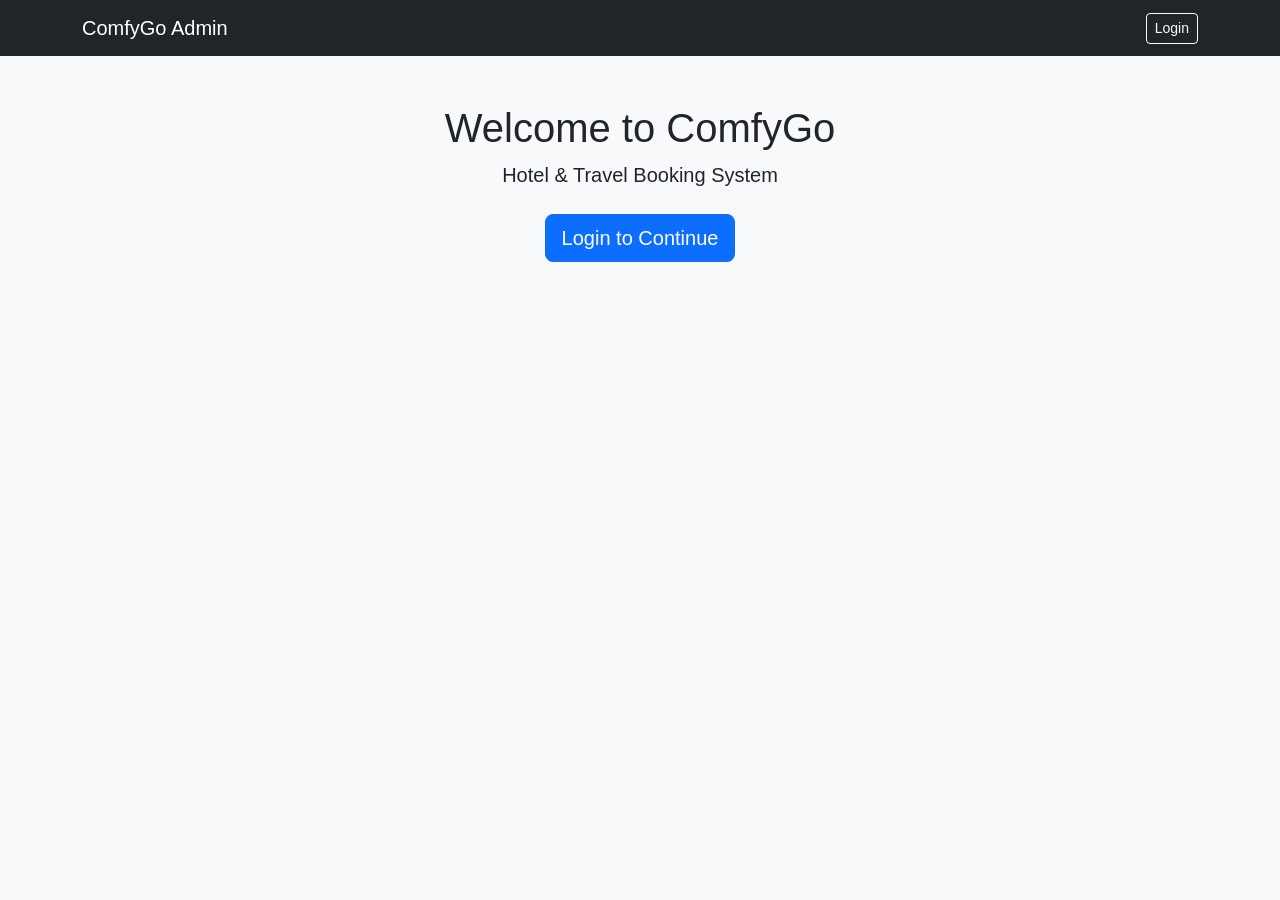
==== frontend/index.html @ 7d5d5bfa "frontend added" ====
<!DOCTYPE html>
<html lang="en">
<head>
    <meta charset="UTF-8">
    <meta name="viewport" content="width=device-width, initial-scale=1.0">
    <title>ComfyGo</title>
    <link href="https://cdn.jsdelivr.net/npm/bootstrap@5.3.3/dist/css/bootstrap.min.css" rel="stylesheet">
    <link rel="stylesheet" href="css/style.css">
</head>
<body class="bg-light">
    <nav class="navbar navbar-expand-lg navbar-dark bg-dark">
        <div class="container">
            <a class="navbar-brand" href="index.html">ComfyGo Admin</a>
            <div class="d-flex" id="nav-auth">
            </div>
        </div>
    </nav>

    <div class="container mt-5 text-center">
        <h1>Welcome to ComfyGo</h1>
        <p class="lead">Hotel & Travel Booking System</p>
        <div id="home-actions" class="mt-4">
        </div>
    </div>

    <script src="js/utils/storage.js"></script>
    <script src="js/api/client.js"></script>
    <script src="js/modules/auth.js"></script>
</body>
</html>
---- frontend/css/style.css ----
body {
    font-family: 'Segoe UI', Tahoma, Geneva, Verdana, sans-serif;
}
.card {
    border: none;
    border-radius: 10px;
}
.activity-item {
    background: white;
    padding: 15px;
    border-radius: 8px;
    margin-bottom: 10px;
    border-left: 4px solid #0d6efd;
    box-shadow: 0 2px 4px rgba(0,0,0,0.05);
}
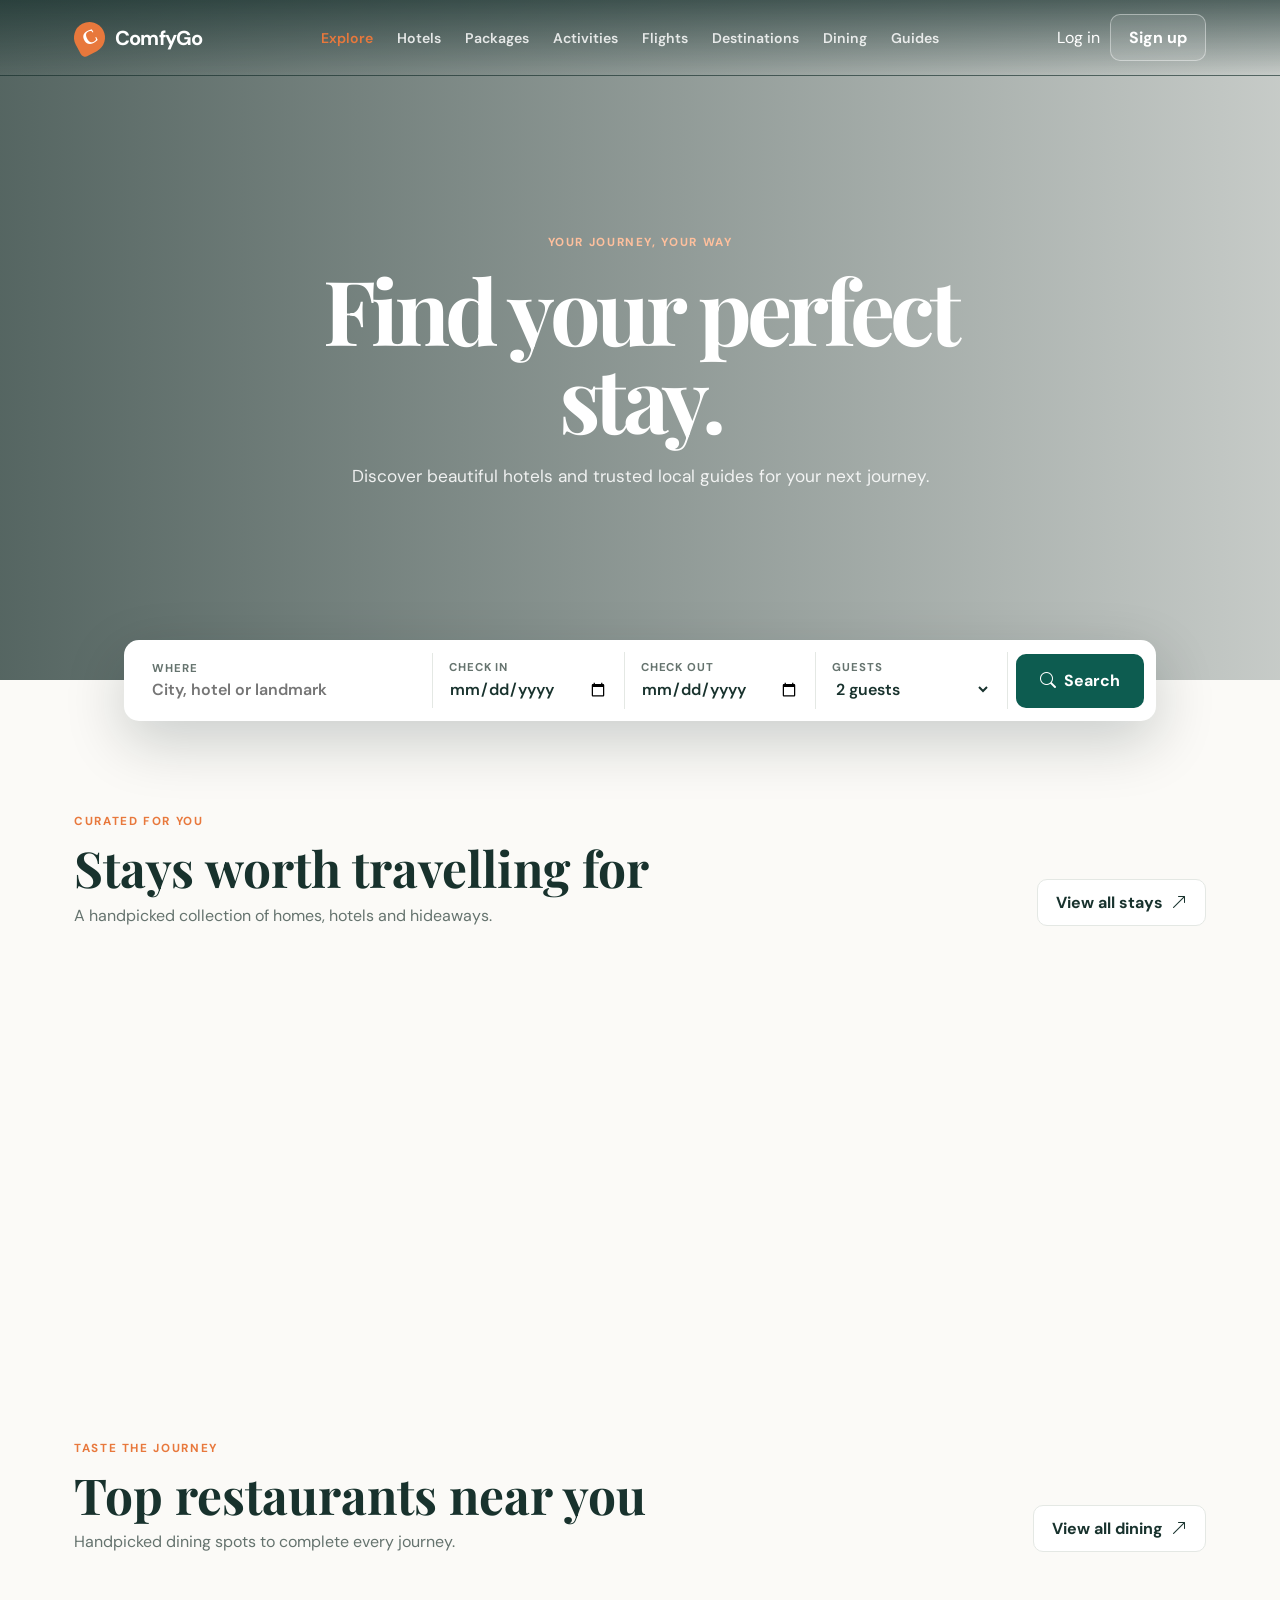
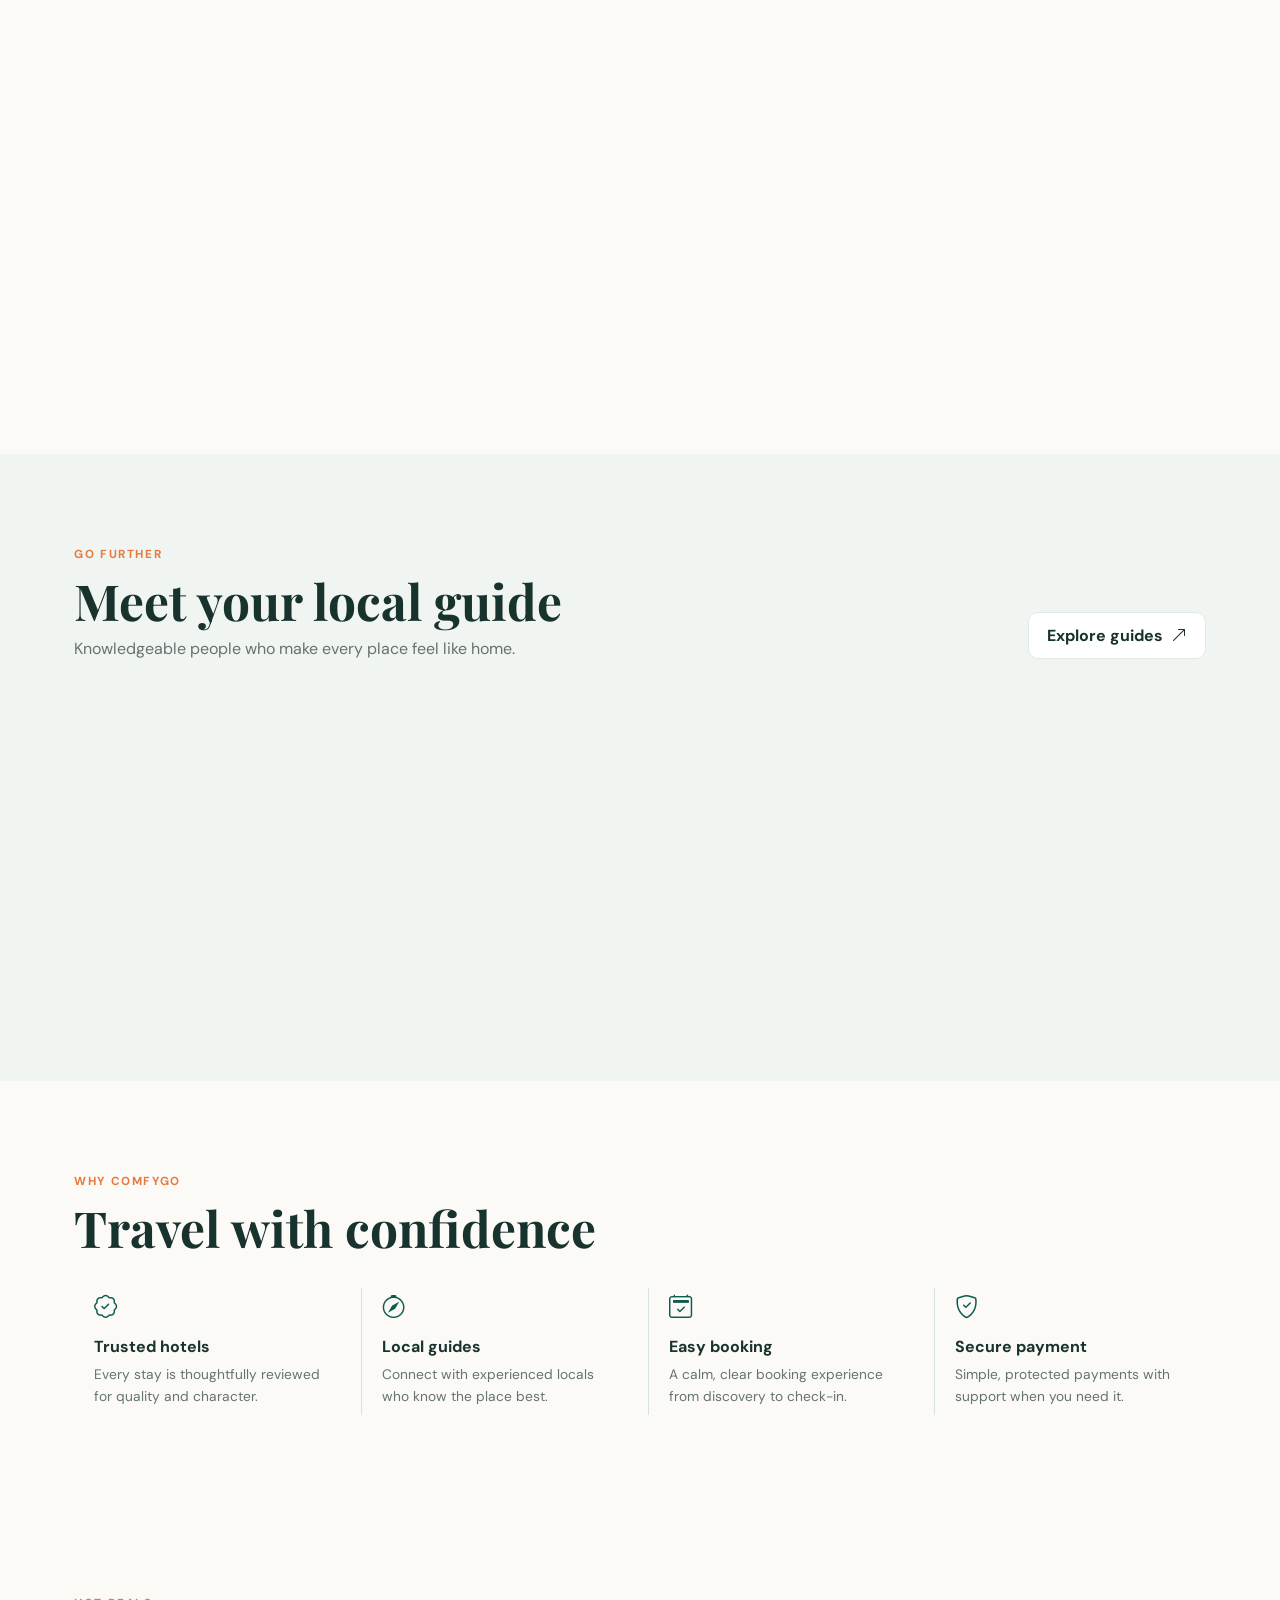
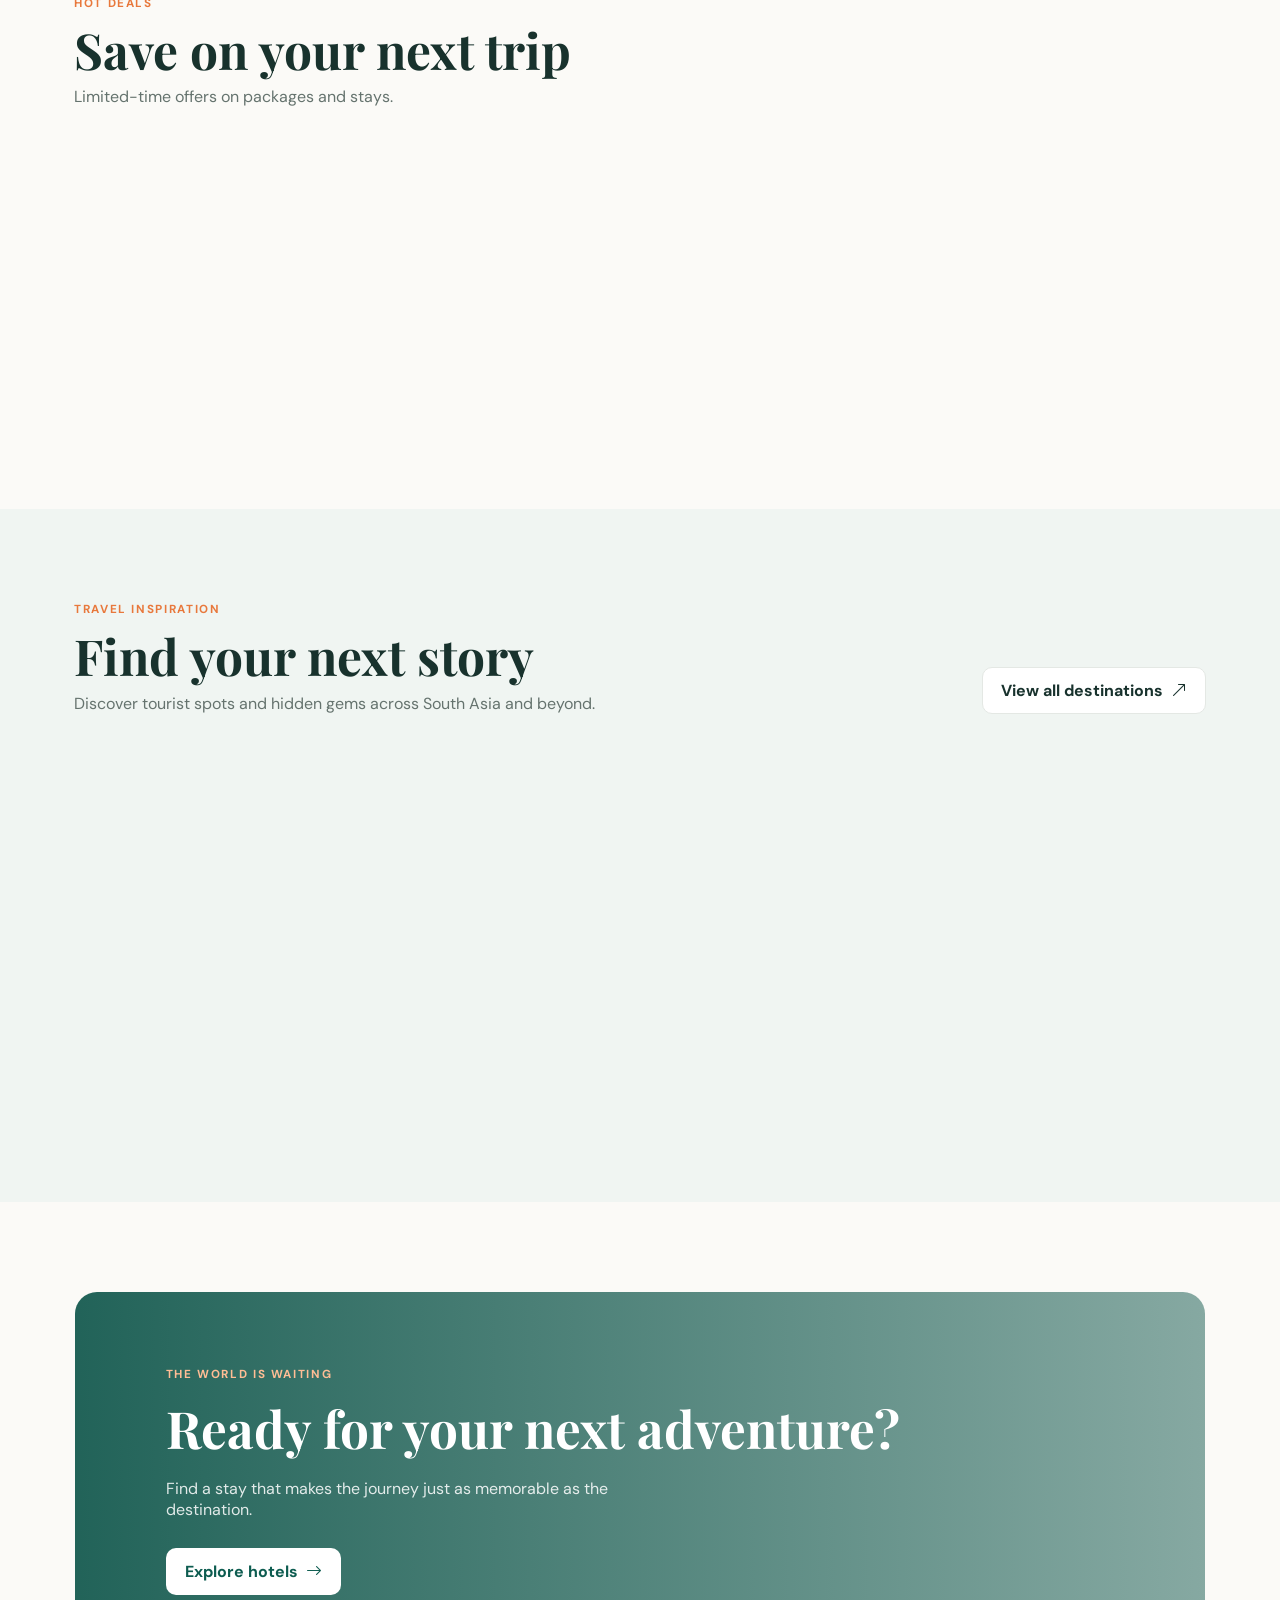
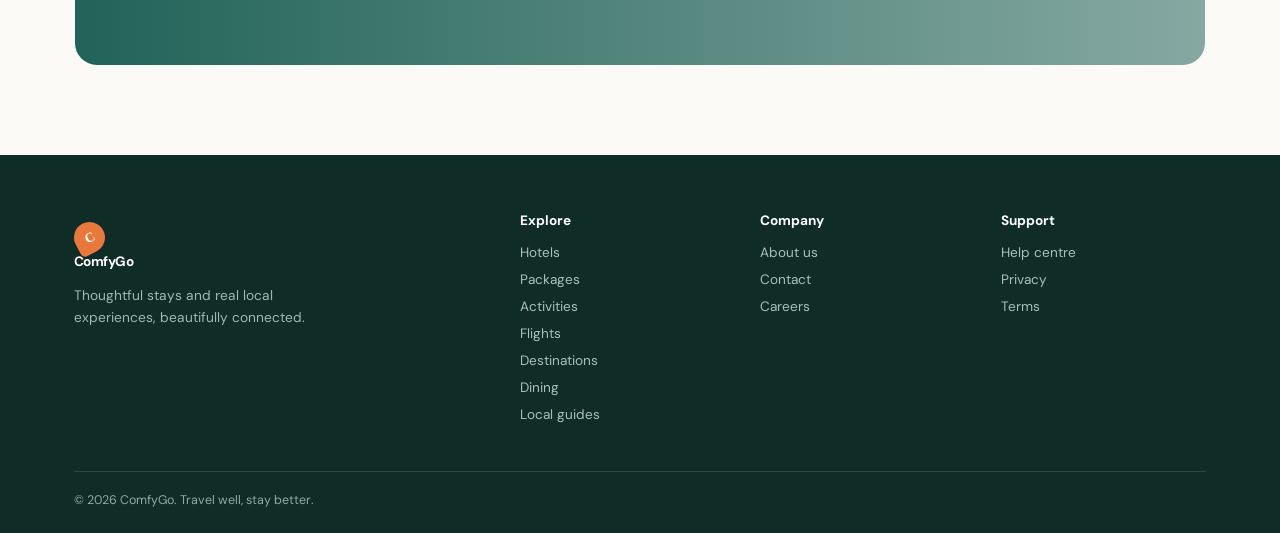
==== commit a1debddf: "frontend complete" ====
--- a/frontend/index.html
+++ b/frontend/index.html
@@ -1,30 +1,273 @@
-<!DOCTYPE html>
+<!doctype html>
 <html lang="en">
 <head>
-    <meta charset="UTF-8">
-    <meta name="viewport" content="width=device-width, initial-scale=1.0">
-    <title>ComfyGo</title>
-    <link href="https://cdn.jsdelivr.net/npm/bootstrap@5.3.3/dist/css/bootstrap.min.css" rel="stylesheet">
-    <link rel="stylesheet" href="css/style.css">
+  <meta charset="utf-8">
+  <meta name="viewport" content="width=device-width,initial-scale=1">
+  <title>ComfyGo · Stay beautifully</title>
+  <link rel="stylesheet" href="https://cdn.jsdelivr.net/npm/bootstrap-icons@1.11.3/font/bootstrap-icons.css">
+  <link rel="preconnect" href="https://fonts.googleapis.com">
+  <link rel="preconnect" href="https://fonts.gstatic.com" crossorigin>
+  <link rel="stylesheet" href="https://fonts.googleapis.com/css2?family=DM+Sans:wght@400;500;600;700&family=Playfair+Display:wght@600;700&display=swap">
+  <link rel="stylesheet" href="css/style.css">
 </head>
-<body class="bg-light">
-    <nav class="navbar navbar-expand-lg navbar-dark bg-dark">
-        <div class="container">
-            <a class="navbar-brand" href="index.html">ComfyGo Admin</a>
-            <div class="d-flex" id="nav-auth">
-            </div>
-        </div>
-    </nav>
-
-    <div class="container mt-5 text-center">
-        <h1>Welcome to ComfyGo</h1>
-        <p class="lead">Hotel & Travel Booking System</p>
-        <div id="home-actions" class="mt-4">
-        </div>
-    </div>
-
-    <script src="js/utils/storage.js"></script>
-    <script src="js/api/client.js"></script>
-    <script src="js/modules/auth.js"></script>
+<body>
+<nav class="site-nav overlay">
+  <div class="shell nav-inner">
+    <a class="brand" href="index.html"><b class="brand-mark">C</b>ComfyGo</a>
+    <div class="nav-links" id="navLinks">
+      <a class="active" href="index.html">Explore</a>
+      <a href="hotels.html">Hotels</a>
+      <a href="packages.html">Packages</a>
+      <a href="activities.html">Activities</a>
+      <a href="flights.html">Flights</a>
+      <a href="destinations.html">Destinations</a>
+      <a href="dining.html">Dining</a>
+      <a href="guides.html">Guides</a>
+    </div>
+    <div class="nav-actions" id="navActions">
+      <a href="login.html">Log in</a>
+      <a class="btn btn-ghost" href="register.html">Sign up</a>
+    </div>
+    <button class="menu-toggle" data-menu><i class="bi bi-list"></i></button>
+  </div>
+</nav>
+
+<header class="hero">
+  <div class="shell">
+    <div class="hero-copy">
+      <span class="eyebrow" style="color:#ffc09d">YOUR JOURNEY, YOUR WAY</span>
+      <h1>Find your perfect stay.</h1>
+      <p>Discover beautiful hotels and trusted local guides for your next journey.</p>
+    </div>
+  </div>
+</header>
+
+<div class="search-wrap">
+  <form class="search-panel" data-search>
+    <div class="search-field"><label>Where</label><input required placeholder="City, hotel or landmark"></div>
+    <div class="search-field"><label>Check in</label><input type="date"></div>
+    <div class="search-field"><label>Check out</label><input type="date"></div>
+    <div class="search-field"><label>Guests</label><select><option>2 guests</option><option>1 guest</option><option>3 guests</option></select></div>
+    <button class="btn btn-primary"><i class="bi bi-search"></i>Search</button>
+  </form>
+</div>
+
+<section class="section">
+  <div class="shell">
+    <div class="section-head">
+      <div>
+        <span class="eyebrow">CURATED FOR YOU</span>
+        <h2>Stays worth travelling for</h2>
+        <p>A handpicked collection of homes, hotels and hideaways.</p>
+      </div>
+        <a class="btn btn-ghost" href="hotels.html">View all stays <i class="bi bi-arrow-up-right"></i></a>
+    </div>
+    <div class="hotel-grid" id="featured-hotels"></div>
+  </div>
+</section>
+
+<section class="section" id="top-restaurants">
+  <div class="shell">
+    <div class="section-head">
+      <div>
+        <span class="eyebrow">TASTE THE JOURNEY</span>
+        <h2>Top restaurants near you</h2>
+        <p>Handpicked dining spots to complete every journey.</p>
+      </div>
+      <a class="btn btn-ghost" href="dining.html">View all dining <i class="bi bi-arrow-up-right"></i></a>
+    </div>
+    <div class="hotel-grid" id="home-restaurants"></div>
+  </div>
+</section>
+
+<section class="section section-soft" id="guides">
+  <div class="shell">
+    <div class="section-head">
+      <div>
+        <span class="eyebrow">GO FURTHER</span>
+        <h2>Meet your local guide</h2>
+        <p>Knowledgeable people who make every place feel like home.</p>
+      </div>
+      <a class="btn btn-ghost" href="guides.html">Explore guides <i class="bi bi-arrow-up-right"></i></a>
+    </div>
+    <div class="guide-grid" id="home-guides"></div>
+  </div>
+</section>
+
+<section class="section">
+  <div class="shell">
+    <div class="section-head"><div><span class="eyebrow">WHY COMFYGO</span><h2>Travel with confidence</h2></div></div>
+    <div class="feature-grid">
+      <div class="feature"><i class="bi bi-patch-check feature-icon"></i><h3>Trusted hotels</h3><p>Every stay is thoughtfully reviewed for quality and character.</p></div>
+      <div class="feature"><i class="bi bi-compass feature-icon"></i><h3>Local guides</h3><p>Connect with experienced locals who know the place best.</p></div>
+      <div class="feature"><i class="bi bi-calendar2-check feature-icon"></i><h3>Easy booking</h3><p>A calm, clear booking experience from discovery to check-in.</p></div>
+      <div class="feature"><i class="bi bi-shield-check feature-icon"></i><h3>Secure payment</h3><p>Simple, protected payments with support when you need it.</p></div>
+    </div>
+  </div>
+</section>
+
+<section class="section" id="deals">
+  <div class="shell">
+    <div class="section-head">
+      <div>
+        <span class="eyebrow">HOT DEALS</span>
+        <h2>Save on your next trip</h2>
+        <p>Limited-time offers on packages and stays.</p>
+      </div>
+    </div>
+    <div id="deals-grid" style="display:grid;grid-template-columns:repeat(3,1fr);gap:20px;min-height:280px"></div>
+  </div>
+</section>
+
+<section class="section section-soft" id="inspiration">
+  <div class="shell">
+    <div class="section-head">
+      <div>
+        <span class="eyebrow">TRAVEL INSPIRATION</span>
+        <h2>Find your next story</h2>
+        <p>Discover tourist spots and hidden gems across South Asia and beyond.</p>
+      </div>
+      <a class="btn btn-ghost" href="destinations.html">View all destinations <i class="bi bi-arrow-up-right"></i></a>
+    </div>
+    <div class="inspiration" id="inspiration-grid"></div>
+  </div>
+</section>
+
+<div class="shell">
+  <section class="cta">
+    <span class="eyebrow" style="color:#ffbd95">THE WORLD IS WAITING</span>
+    <h2>Ready for your next adventure?</h2>
+    <p>Find a stay that makes the journey just as memorable as the destination.</p>
+    <a class="btn" href="hotels.html">Explore hotels <i class="bi bi-arrow-right"></i></a>
+  </section>
+</div>
+
+<footer class="footer">
+  <div class="shell">
+    <div class="footer-grid">
+      <div><a class="brand" href="index.html"><b class="brand-mark">C</b>ComfyGo</a><p>Thoughtful stays and real local experiences, beautifully connected.</p></div>
+      <div><h4>Explore</h4><a href="hotels.html">Hotels</a><a href="packages.html">Packages</a><a href="activities.html">Activities</a><a href="flights.html">Flights</a><a href="destinations.html">Destinations</a><a href="dining.html">Dining</a><a href="guides.html">Local guides</a></div>
+      <div><h4>Company</h4><a href="#">About us</a><a href="#">Contact</a><a href="#">Careers</a></div>
+      <div><h4>Support</h4><a href="#">Help centre</a><a href="#">Privacy</a><a href="#">Terms</a></div>
+    </div>
+    <div class="footer-bottom">&copy; 2026 ComfyGo. Travel well, stay better.</div>
+  </div>
+</footer>
+<div class="toast" id="toast"></div>
+
+<script src="js/utils/storage.js?v=5"></script>
+<script src="js/api/client.js?v=5"></script>
+<script src="js/ui.js?v=5"></script>
+<script>
+(function() {
+  var hotels = document.getElementById('featured-hotels');
+  var guides = document.getElementById('home-guides');
+  var deals  = document.getElementById('deals-grid');
+  var spots  = document.getElementById('inspiration-grid');
+  var rests  = document.getElementById('home-restaurants');
+
+  var form = document.querySelector('[data-search]');
+  if (form) form.addEventListener('submit', function(e) {
+    e.preventDefault();
+    var q = form.querySelector('input').value.trim();
+    if (q) window.location.href = 'hotels.html?city=' + encodeURIComponent(q);
+  });
+
+  Promise.allSettled([
+    apiClient.get('/hotels/?limit=6'),
+    apiClient.get('/guides/?limit=3'),
+    apiClient.get('/promotions/?limit=6'),
+    apiClient.get('/tourist-spots/?limit=8'),
+    apiClient.get('/restaurants/top?limit=3')
+  ]).then(function(results) {
+    renderHotels(results[0].status === 'fulfilled' ? results[0].value : null);
+    renderGuides(results[1].status === 'fulfilled' ? results[1].value : null);
+    renderDeals(results[2].status === 'fulfilled' ? results[2].value : null);
+    renderSpots(results[3].status === 'fulfilled' ? results[3].value : null);
+    renderRestaurants(results[4].status === 'fulfilled' ? results[4].value : null);
+  });
+
+  function renderHotels(data) {
+    var h = (data && data.items) || [];
+    if (!h.length) { hotels.innerHTML = ''; return; }
+    var imgs = [
+      'https://images.unsplash.com/photo-1582719478250-c89cae4dc85b?auto=format&fit=crop&w=800&q=85',
+      'https://images.unsplash.com/photo-1601918774946-25832a4be0d6?auto=format&fit=crop&w=800&q=85',
+      'https://images.unsplash.com/photo-1564501049412-61c2a3083791?auto=format&fit=crop&w=800&q=85'
+    ];
+    hotels.innerHTML = h.slice(0,3).map(function(hotel, i) {
+      var r = hotel.hotel_rating ? Number(hotel.hotel_rating).toFixed(1) : 'New';
+      var p = 80 + (hotel.hotel_id * 17 % 200);
+      return '<article class="hotel-card"><div class="hotel-image"><img src="'+imgs[i%imgs.length]+'" alt="'+escapeHtml(hotel.hotel_name)+'"></div><div class="card-content"><div class="card-top"><h3>'+escapeHtml(hotel.hotel_name)+'</h3><span class="rating"><i class="bi bi-star-fill"></i> '+r+'</span></div><div class="location"><i class="bi bi-geo-alt"></i> '+escapeHtml(hotel.hotel_city)+', '+escapeHtml(hotel.hotel_country)+'</div><div class="card-foot"><span class="price">$'+p+' <small>/ night</small></span><a class="btn-text" href="hotels_details.html?id='+hotel.hotel_id+'">View stay <i class="bi bi-arrow-right"></i></a></div></div></article>';
+    }).join('');
+  }
+
+  function renderGuides(data) {
+    var g = (data && data.items) || [];
+    if (!g.length) { guides.innerHTML = ''; return; }
+    var portraits = [
+      'https://images.unsplash.com/photo-1500648767791-00dcc994a43e?auto=format&fit=crop&w=200&q=85',
+      'https://images.unsplash.com/photo-1534528741775-53994a69daeb?auto=format&fit=crop&w=200&q=85',
+      'https://images.unsplash.com/photo-1506794778202-cad84cf45f1d?auto=format&fit=crop&w=200&q=85'
+    ];
+    guides.innerHTML = g.map(function(gd, i) {
+      var exp = gd.guide_experience || 0;
+      return '<article class="guide-card"><img src="'+portraits[i%portraits.length]+'" alt="'+escapeHtml(gd.guide_name)+'"><span class="rating"><i class="bi bi-star-fill"></i> '+(4+(i%3===0?1:0))+'.'+(i%3)+'</span><h3>'+escapeHtml(gd.guide_name)+'</h3><p>'+escapeHtml(gd.guide_city||'Multiple locations')+'</p><div class="guide-meta"><span><i class="bi bi-translate"></i> '+escapeHtml(gd.guide_language||'English')+'</span><span>'+(exp>0?exp+' years':'New guide')+'</span></div></article>';
+    }).join('');
+  }
+
+  function renderDeals(data) {
+    var p = (data && data.items) || [];
+    if (!p.length) { deals.innerHTML = ''; return; }
+    deals.innerHTML = p.map(function(d) {
+      return '<div style="background:#fff;border-radius:14px;overflow:hidden;border:1px solid var(--line)"><div style="height:160px;position:relative;overflow:hidden"><img src="'+(d.image||'https://images.unsplash.com/photo-1506929562872-bb421503ef21?auto=format&fit=crop&w=600&q=85')+'" style="width:100%;height:100%;object-fit:cover;display:block" alt="'+escapeHtml(d.title||'Deal')+'">'+(d.badge?'<span style="position:absolute;top:10px;left:10px;padding:4px 10px;border-radius:999px;font-size:.7rem;font-weight:700;background:var(--forest);color:#fff">'+escapeHtml(d.badge)+'</span>':'')+(d.discount_percent?'<span style="position:absolute;top:10px;right:10px;padding:4px 10px;border-radius:999px;font-size:.75rem;font-weight:700;background:#d94a4a;color:#fff">-'+d.discount_percent+'%</span>':'')+'</div><div style="padding:18px"><h3 style="font-size:1.05rem;margin:0 0 6px">'+escapeHtml(d.title||'')+'</h3><p style="font-size:.82rem;color:var(--muted);margin:0 0 10px;line-height:1.6">'+escapeHtml((d.description||'').substring(0,100))+((d.description||'').length>100?'…':'')+'</p><div style="display:flex;justify-content:space-between;align-items:center"><div><span style="font-size:1.2rem;font-weight:700;color:var(--forest)">$'+(d.final_price||d.original_price||0)+'</span>'+(d.original_price?' <span style="text-decoration:line-through;color:var(--muted);font-size:.85rem">$'+d.original_price+'</span>':'')+'</div>'+(d.promo_code?'<span style="padding:4px 10px;border-radius:999px;font-size:.72rem;font-weight:700;background:var(--mint);color:var(--forest)">'+escapeHtml(d.promo_code)+'</span>':'')+'</div></div></div>';
+    }).join('');
+  }
+
+  function renderSpots(data) {
+    var s = (data && data.items) || [];
+    if (!s.length) { spots.innerHTML = ''; return; }
+    var imgs = [
+      'https://images.unsplash.com/photo-1506929562872-bb421503ef21?auto=format&fit=crop&w=900&q=85',
+      'https://images.unsplash.com/photo-1501785888041-af3ef285b470?auto=format&fit=crop&w=600&q=85',
+      'https://images.unsplash.com/photo-1507525428034-b723cf961d3e?auto=format&fit=crop&w=600&q=85',
+      'https://images.unsplash.com/photo-1476514525535-07fb3b4ae5f1?auto=format&fit=crop&w=600&q=85',
+      'https://images.unsplash.com/photo-1502920917128-1aa500764cbd?auto=format&fit=crop&w=600&q=85',
+      'https://images.unsplash.com/photo-1469474968028-56623f02e42e?auto=format&fit=crop&w=600&q=85',
+      'https://images.unsplash.com/photo-1433086966358-54859d0ed716?auto=format&fit=crop&w=600&q=85',
+      'https://images.unsplash.com/photo-1464822759023-fed622ff2c3b?auto=format&fit=crop&w=600&q=85',
+      'https://images.unsplash.com/photo-1518548419970-58e3b4079ab2?auto=format&fit=crop&w=600&q=85'
+    ];
+    var icons = {'Beach':'bi-water','Mountain':'bi-arrows-angle-expand','Historical':'bi-bank','Nature':'bi-tree','Cultural':'bi-music-note-beamed'};
+    spots.innerHTML = s.map(function(sp, i) {
+      var icon = icons[sp.spot_category] || 'bi-geo-alt';
+      var desc = sp.spot_description ? sp.spot_description.substring(0,80) + (sp.spot_description.length>80?'…':'') : '';
+      return '<a href="destinations_details.html?id='+sp.spot_id+'" class="inspiration-card'+(i===0?' large':'')+'" style="background-image:url(\''+imgs[i%imgs.length]+'\')"><div class="inspiration-overlay"><span class="inspiration-cat"><i class="bi '+icon+'"></i> '+escapeHtml(sp.spot_category||'Spot')+'</span><span class="inspiration-title">'+escapeHtml(sp.spot_name)+'</span><span class="inspiration-location"><i class="bi bi-geo-alt"></i> '+escapeHtml(sp.spot_city)+', '+escapeHtml(sp.spot_country)+'</span>'+(desc?'<span class="inspiration-desc">'+escapeHtml(desc)+'</span>':'')+'</div></a>';
+    }).join('');
+  }
+
+  function renderRestaurants(data) {
+    var r = (data && data.items) || [];
+    if (!r.length) { rests.innerHTML = ''; return; }
+    var imgs = [
+      'https://images.unsplash.com/photo-1517248135467-4c7edcad34c4?auto=format&fit=crop&w=600&q=85',
+      'https://images.unsplash.com/photo-1414235077428-338989a2e8c0?auto=format&fit=crop&w=600&q=85',
+      'https://images.unsplash.com/photo-1555396273-367ea4eb4db5?auto=format&fit=crop&w=600&q=85'
+    ];
+    rests.innerHTML = r.slice(0,3).map(function(rest, i) {
+      var rat = rest.rating ? Number(rest.rating).toFixed(1) : 'New';
+      var price = rest.price_range || '$$';
+      var dishes = [];
+      try { dishes = JSON.parse(rest.popular_dishes || '[]'); } catch(e){}
+      var dishTags = dishes.slice(0,3).map(function(d){return '<span style="display:inline-block;padding:2px 8px;border-radius:999px;font-size:.68rem;background:#fff0cf;color:#9a6716;font-weight:600">'+escapeHtml(d)+'</span>'}).join(' ');
+      var badges = '';
+      if(rest.vegetarian_options) badges += '<span style="display:inline-block;padding:2px 7px;border-radius:999px;font-size:.65rem;font-weight:700;background:#e2f4ea;color:#177457">Veg</span>';
+      if(rest.outdoor_seating) badges += '<span style="display:inline-block;padding:2px 7px;border-radius:999px;font-size:.65rem;font-weight:700;background:#e0f0ff;color:#1a6fb5">Outdoor</span>';
+      if(rest.delivery_available) badges += '<span style="display:inline-block;padding:2px 7px;border-radius:999px;font-size:.65rem;font-weight:700;background:#f0e8ff;color:#6b3fa0">Delivery</span>';
+      return '<article class="hotel-card"><div class="hotel-image" style="position:relative"><img src="'+imgs[i%imgs.length]+'" alt="'+escapeHtml(rest.restaurant_name)+'"><span style="position:absolute;top:12px;left:12px;padding:4px 10px;border-radius:999px;font-size:.72rem;font-weight:700;background:rgba(0,0,0,.6);color:#fff;backdrop-filter:blur(4px)">'+escapeHtml(price)+'</span></div><div class="card-content"><div class="card-top"><h3>'+escapeHtml(rest.restaurant_name)+'</h3><span class="rating"><i class="bi bi-star-fill"></i> '+rat+'</span></div><div class="location"><i class="bi bi-geo-alt"></i> '+escapeHtml(rest.destination)+', '+escapeHtml(rest.country)+'</div><p style="font-size:.85rem;color:var(--muted);margin:0 0 10px;line-height:1.5">'+escapeHtml((rest.description||'').substring(0,100))+((rest.description||'').length>100?'…':'')+'</p>'+(dishTags?'<div style="display:flex;gap:5px;flex-wrap:wrap;margin-bottom:10px">'+dishTags+'</div>':'')+'<div class="card-foot"><div style="display:flex;gap:5px">'+badges+'</div><a class="btn-text" href="dining.html">View dining <i class="bi bi-arrow-right"></i></a></div></div></article>';
+    }).join('');
+  }
+})();
+</script>
 </body>
-</html>+</html>
--- a/frontend/css/style.css
+++ b/frontend/css/style.css
@@ -1,15 +1,247 @@
-body {
-    font-family: 'Segoe UI', Tahoma, Geneva, Verdana, sans-serif;
+:root{--ink:#18322d;--muted:#65736e;--forest:#0d5c50;--forest-dark:#084339;--mint:#e9f3ee;--paper:#fbfaf7;--line:#e4e8e4;--orange:#e8783c;--gold:#f4b63f;--white:#fff;--shadow:0 14px 42px rgba(18,48,42,.10);--radius:18px}
+*,*::before,*::after{box-sizing:border-box}
+html{scroll-padding-top:80px}
+body{margin:0;font-family:'DM Sans',system-ui,-apple-system,BlinkMacSystemFont,'Segoe UI',sans-serif;background:var(--paper);color:var(--ink);text-rendering:optimizeLegibility;-webkit-font-smoothing:antialiased;-moz-osx-font-smoothing:grayscale;overflow-x:hidden}
+a{color:inherit;text-decoration:none}
+button,input,select{font:inherit}
+button{cursor:pointer}
+img{display:block;max-width:100%}
+
+.shell{max-width:1180px;margin:auto;padding:0 24px}
+.eyebrow{color:var(--orange);font-size:.73rem;font-weight:700;letter-spacing:.14em;text-transform:uppercase}
+.section{padding:88px 0}
+.section-soft{background:#f0f5f2}
+.section-head{display:flex;justify-content:space-between;align-items:end;gap:25px;margin-bottom:34px}
+.section-head h2,.page-title{font-family:'Playfair Display',Georgia,serif;font-size:clamp(2rem,4vw,3.1rem);line-height:1.1;margin:10px 0 0}
+.section-head p{color:var(--muted);margin:10px 0 0}
+
+.btn{display:inline-flex;align-items:center;justify-content:center;gap:8px;border:1px solid transparent;border-radius:10px;padding:12px 18px;font-weight:700;transition:color .2s,border-color .2s,background .2s;white-space:nowrap}
+.btn-primary{color:#fff;background:var(--forest)}
+.btn-primary:hover{background:var(--forest-dark);transform:translateY(-1px)}
+.btn-ghost{border-color:var(--line);background:#fff}
+.btn-ghost:hover{border-color:var(--forest);color:var(--forest)}
+.btn-text{color:var(--forest);padding:0;background:none;border:0;font-weight:700}
+.rating{font-size:.86rem;font-weight:700;color:var(--ink)}
+.rating i{color:var(--gold)}
+.muted{color:var(--muted)}
+
+.site-nav{height:76px;display:flex;align-items:center;position:relative;z-index:10;background:rgba(251,250,247,.96);border-bottom:1px solid transparent}
+.site-nav.overlay{background:linear-gradient(#122b28a3,transparent);position:absolute;inset:0 0 auto;color:white}
+.nav-inner{display:flex;align-items:center;justify-content:space-between;width:100%}
+.brand{display:flex;align-items:center;gap:10px;font-size:1.26rem;font-weight:700;letter-spacing:-.04em}
+.brand-mark{width:31px;height:31px;display:grid;place-items:center;border-radius:50% 50% 50% 5px;background:var(--orange);color:#fff;font-family:Georgia,serif;transform:rotate(-28deg)}
+.nav-links{display:flex;gap:24px;font-size:.88rem;font-weight:600}
+.nav-links a{opacity:.84}
+.nav-links a:hover,.nav-links a.active{opacity:1;color:var(--orange)}
+.nav-actions{display:flex;align-items:center;gap:10px;min-height:40px}
+.overlay .btn-ghost{background:rgba(255,255,255,.1);border-color:#ffffff66;color:#fff}
+.menu-toggle{display:none;background:none;border:0;font-size:1.4rem}
+
+.hero{height:680px;color:#fff;display:grid;place-items:center;text-align:center;padding:150px 0 110px;background:linear-gradient(90deg,rgba(11,35,31,.69),rgba(11,35,31,.22)),url('https://images.unsplash.com/photo-1542314831-068cd1dbfeeb?auto=format&fit=crop&w=2200&q=85') center/cover no-repeat}
+.hero-copy{max-width:760px}
+.hero h1{font-family:'Playfair Display',Georgia,serif;font-size:clamp(3rem,7vw,5.6rem);line-height:.99;margin:14px 0 20px;letter-spacing:-.05em}
+.hero p{font-size:1.08rem;max-width:600px;line-height:1.65;margin:0 auto;color:#ffffffdf}
+
+.search-wrap{max-width:1080px;margin:-40px auto 0;padding:0 24px;position:relative;z-index:3}
+.search-panel{background:#fff;color:var(--ink);padding:12px;display:grid;grid-template-columns:1.55fr 1fr 1fr 1fr auto;align-items:center;border-radius:15px;box-shadow:0 20px 60px #061b1733;text-align:left;overflow:hidden}
+.search-field{min-width:0;padding:8px 16px;border-right:1px solid var(--line)}
+.search-field label{display:block;margin-bottom:3px;font-size:.71rem;font-weight:700;text-transform:uppercase;letter-spacing:.08em;color:var(--muted)}
+.search-field input,.search-field select{width:100%;color:var(--ink);border:0;background:transparent;outline:0;font-weight:600;padding:0}
+.search-panel .btn{margin-left:8px;min-width:128px;height:54px}
+
+.hotel-grid{display:grid;grid-template-columns:repeat(3,1fr);gap:24px;min-height:380px}
+.hotel-card{background:#fff;border:1px solid var(--line);border-radius:var(--radius);overflow:hidden;transition:transform .2s,box-shadow .2s}
+.hotel-card:hover{transform:translateY(-6px);box-shadow:var(--shadow)}
+.hotel-image{height:230px;position:relative;overflow:hidden;background:var(--mint)}
+.hotel-image img{width:100%;height:100%;object-fit:cover;display:block}
+.heart{position:absolute;top:14px;right:14px;border:0;height:35px;width:35px;border-radius:50%;background:#ffffffeb;color:var(--ink)}
+.card-content{padding:18px 19px 20px}
+.card-top{display:flex;justify-content:space-between;gap:12px}
+.card-top h3{font-size:1.1rem;margin:0}
+.location{margin:8px 0 15px;font-size:.87rem;color:var(--muted)}
+.card-foot{border-top:1px solid var(--line);margin-top:17px;padding-top:15px;display:flex;align-items:center;justify-content:space-between}
+.price{font-size:1.12rem;font-weight:700}
+.price small{font-size:.74rem;font-weight:500;color:var(--muted)}
+
+.guide-grid{display:grid;grid-template-columns:repeat(3,1fr);gap:24px;min-height:280px}
+.guide-card{background:white;border-radius:var(--radius);padding:25px;border:1px solid var(--line)}
+
+.guide-card img{width:65px;height:65px;border-radius:50%;object-fit:cover;float:right;display:block}
+.guide-card h3{margin:8px 0 6px;font-size:1.2rem}
+.guide-card p{color:var(--muted);font-size:.88rem;margin:0 0 16px}
+.guide-meta{display:flex;gap:14px;padding-top:15px;border-top:1px solid var(--line);font-size:.8rem;color:var(--muted)}
+
+.feature-grid{display:grid;grid-template-columns:repeat(4,1fr);gap:15px}
+.feature{padding:4px 20px 8px;border-left:1px solid #d8e3dd}
+.feature:first-child{border:0}
+.feature-icon{color:var(--forest);font-size:1.45rem}
+.feature h3{font-size:1rem;margin:14px 0 7px}
+.feature p{color:var(--muted);font-size:.86rem;line-height:1.55;margin:0}
+
+.inspiration{display:grid;grid-template-columns:1.1fr .9fr .9fr;grid-template-rows:175px 175px;gap:16px;min-height:370px}
+.inspiration-card{border-radius:14px;overflow:hidden;position:relative;color:#fff;background:#333;background-size:cover;background-position:center;display:block;min-height:175px;transition:transform .25s,box-shadow .25s}
+.inspiration-card:hover{transform:translateY(-4px);box-shadow:0 12px 36px rgba(0,0,0,.25)}
+.inspiration-card.large{grid-row:span 2;min-height:366px}
+.inspiration-overlay{position:absolute;inset:0;background:linear-gradient(to top,rgba(0,0,0,.7) 0%,rgba(0,0,0,.1) 50%,transparent 100%);display:flex;flex-direction:column;justify-content:flex-end;padding:18px;gap:2px}
+.inspiration-cat{font-size:.7rem;font-weight:700;letter-spacing:.1em;text-transform:uppercase;color:#ffc09d;display:flex;align-items:center;gap:5px}
+.inspiration-title{font-family:'Playfair Display',Georgia,serif;font-size:1.3rem;text-shadow:0 1px 8px rgba(0,0,0,.4);line-height:1.2}
+.inspiration-location{font-size:.8rem;color:#ffffffcc;display:flex;align-items:center;gap:4px}
+.inspiration-desc{font-size:.78rem;color:#ffffffaa;line-height:1.4;margin-top:4px}
+
+.cta{margin:90px auto;max-width:1130px;padding:70px 8%;color:white;background:linear-gradient(90deg,#0c5449e8,#0c54497d),url('https://images.unsplash.com/photo-1470770841072-f978cf4d019e?auto=format&fit=crop&w=1400&q=85') center/cover;border-radius:22px}
+.cta h2{font-family:'Playfair Display',Georgia,serif;font-size:clamp(2rem,4vw,3.2rem);margin:11px 0}
+.cta p{max-width:480px;color:#ffffffdb}
+.cta .btn{background:#fff;color:var(--forest);margin-top:12px}
+
+.page-hero{background:#e9f1ec;padding:65px 0 44px}
+.page-hero p{color:var(--muted);margin:12px 0 0}
+
+.listing-search{margin-top:32px;display:flex;background:#fff;border:1px solid var(--line);border-radius:12px;padding:7px;max-width:720px}
+.listing-search input{border:0;outline:0;flex:1;padding:0 13px}
+.listing-layout{padding:45px 0 90px;display:grid;grid-template-columns:250px 1fr;gap:42px}
+.filters{background:#fff;height:max-content;border:1px solid var(--line);border-radius:14px;padding:22px}
+.filters h3{margin:0 0 20px;font-size:1rem}
+.filter-group{border-top:1px solid var(--line);padding:17px 0}
+.filter-group label{font-weight:700;font-size:.88rem}
+.filter-group label span{float:right;color:var(--forest)}
+.filter-group input,.filter-group select{width:100%;margin-top:12px;accent-color:var(--forest)}
+.check{margin:11px 0 0;display:block;color:var(--muted);font-size:.87rem}
+.check input{width:auto;margin:0 8px 0 0}
+.results-toolbar{display:flex;align-items:center;justify-content:space-between;margin-bottom:18px}
+.results-toolbar select{padding:9px 10px;border:1px solid var(--line);border-radius:8px;background:#fff}
+.result{display:grid;grid-template-columns:278px 1fr;min-height:245px;background:#fff;border:1px solid var(--line);border-radius:15px;overflow:hidden;margin-bottom:19px}
+.result img{width:100%;height:100%;object-fit:cover;display:block}
+.result-body{padding:21px 22px}
+.result-title{display:flex;justify-content:space-between;align-items:start;gap:10px}
+.result h2{font-size:1.22rem;margin:0}
+.result p{color:var(--muted);font-size:.9rem;line-height:1.55;margin:14px 0}
+.result-bottom{display:flex;align-items:end;justify-content:space-between;gap:12px}
+
+.crumb{padding:25px 0;font-size:.85rem;color:var(--muted)}
+.crumb span{color:var(--ink)}
+.gallery{display:grid;grid-template-columns:2fr 1fr;grid-template-rows:215px 215px;gap:10px}
+.gallery img{width:100%;height:100%;object-fit:cover;border-radius:10px;display:block}
+.gallery img:first-child{grid-row:span 2}
+.detail-layout{display:grid;grid-template-columns:minmax(0,1fr) 355px;gap:65px;padding:35px 0 85px}
+.detail-title{display:flex;justify-content:space-between;gap:20px}
+.detail-title h1{font-family:'Playfair Display',Georgia,serif;font-size:2.55rem;margin:0}
+.detail-main p{color:var(--muted);line-height:1.75}
+.detail-main h2{font-size:1.24rem;margin:38px 0 13px}
+.amenities{display:grid;grid-template-columns:repeat(2,1fr);gap:16px;color:var(--muted)}
+.amenities i{color:var(--forest);margin-right:9px}
+.booking-box{background:#fff;border:1px solid var(--line);border-radius:16px;padding:23px;box-shadow:var(--shadow);height:max-content;position:sticky;top:22px}
+.booking-box h3{margin:0 0 19px}
+.booking-box .price{font-size:1.6rem}
+.booking-box label{display:block;font-weight:700;font-size:.76rem;margin:15px 0 6px;text-transform:uppercase;letter-spacing:.06em}
+.booking-box input,.booking-box select{width:100%;border:1px solid var(--line);border-radius:8px;padding:11px;background:#fff}
+.booking-row{display:grid;grid-template-columns:1fr 1fr;gap:10px}
+.booking-total{display:flex;justify-content:space-between;border-top:1px solid var(--line);padding:17px 0;margin-top:21px;font-weight:700}
+.booking-box .btn{width:100%}
+.booking-note{text-align:center;color:var(--muted);font-size:.75rem}
+
+.dashboard{height:100vh;display:grid;grid-template-columns:254px 1fr;background:#f6f8f7;overflow:hidden}
+.dash-content{overflow-y:auto;min-height:100vh}
+.sidebar{background:#123832;padding:28px 18px;color:#d8e4df;overflow-y:auto}
+.sidebar .brand{color:#fff;margin:0 10px 45px}
+.side-label{color:#87a69d;font-size:.68rem;letter-spacing:.12em;padding:0 11px;text-transform:uppercase}
+.side-link{display:flex;gap:12px;align-items:center;margin:7px 0;padding:11px;border-radius:9px;color:#c3d4ce;font-size:.9rem}
+.side-link.active,.side-link:hover{color:#fff;background:#ffffff15}
+.side-link.logout{margin-top:45px;color:#ffb29b}
+.dash-content{padding:34px 42px}
+.dash-top{display:flex;justify-content:space-between;align-items:center}
+.dash-top h1{font-size:1.7rem;margin:0 0 5px}
+.avatar{width:39px;height:39px;border-radius:50%;object-fit:cover}
+.dash-view{min-height:400px}
+.stat-grid{display:grid;grid-template-columns:repeat(4,1fr);gap:17px;margin:31px 0}
+.stat{background:#fff;border:1px solid var(--line);border-radius:13px;padding:19px}
+.stat-head{color:var(--muted);font-size:.8rem;display:flex;justify-content:space-between}
+.stat strong{display:block;font-size:1.7rem;margin:10px 0 6px}
+.trend{color:#278363;font-size:.76rem}
+.dash-grid{display:grid;grid-template-columns:1.5fr 1fr;gap:20px}
+.panel{background:#fff;border:1px solid var(--line);border-radius:13px;padding:22px}
+.panel h2{font-size:1rem;margin:0 0 20px}
+.chart{height:195px;display:flex;align-items:end;gap:10px;padding:8px 2px 0;border-bottom:1px solid var(--line)}
+.bar{flex:1;background:linear-gradient(#3a9880,#d9eee7);border-radius:5px 5px 0 0;position:relative}
+.bar:after{content:attr(data-day);position:absolute;bottom:-22px;color:var(--muted);font-size:.67rem;left:50%;transform:translateX(-50%)}
+.booking-item{padding:14px 0;border-bottom:1px solid var(--line);display:flex;justify-content:space-between;gap:10px;font-size:.86rem}
+.booking-item:last-child{border:0}
+.status{display:inline-block;border-radius:999px;padding:4px 8px;font-size:.68rem;font-weight:700}
+.confirmed{color:#177457;background:#e2f4ea}
+.pending{color:#9a6716;background:#fff0cf}
+.cancelled{color:#a63b20;background:#fff0ed}
+
+.footer{background:#102c27;color:#d3e0dc;padding:57px 0 25px}
+
+[data-hotel-results],.hotel-grid,.guide-grid,.inspiration,#deals-grid,#inspiration-grid,#flights-container,#transport-container,#guides-grid{position:relative}
+#featured-hotels,#deals-grid,#inspiration-grid,#home-guides,#guides-grid,#flights-container,#transport-container,[data-hotel-results],#destinations-container,#packages-container,#act-container,#rest-container{min-height:300px}
+.footer-grid{display:grid;grid-template-columns:2fr repeat(3,1fr);gap:35px}
+.footer .brand{color:#fff}
+.footer p{font-size:.86rem;line-height:1.6;color:#9fb8b0;max-width:260px}
+.footer h4{color:#fff;font-size:.85rem;margin:0 0 15px}
+.footer a{color:#a9c0b9;font-size:.85rem;display:block;margin:10px 0}
+.footer-bottom{border-top:1px solid #ffffff1f;margin-top:38px;padding-top:20px;color:#91aaa2;font-size:.78rem}
+
+.toast{position:fixed;z-index:30;right:22px;bottom:22px;padding:13px 18px;background:#123832;color:#fff;border-radius:9px;box-shadow:var(--shadow);transform:translateY(100px);opacity:0;transition:.3s}
+.toast.show{transform:translateY(0);opacity:1}
+
+.auth-page{min-height:100vh;display:grid;grid-template-columns:1.1fr .9fr;background:#f3f6f3}
+.auth-aside{position:relative;overflow:hidden;padding:48px;color:white;background:linear-gradient(135deg,#0b463dba,#0d5c50aa),url('https://images.unsplash.com/photo-1518548419970-58e3b4079ab2?auto=format&fit=crop&w=1500&q=85') center/cover}
+.auth-aside .brand{color:white}
+.auth-aside-copy{max-width:490px;position:absolute;bottom:66px}
+.auth-aside h1{font-family:'Playfair Display',Georgia,serif;font-size:clamp(2.8rem,5vw,4.6rem);line-height:1.04;margin:14px 0}
+.auth-aside p{max-width:410px;line-height:1.7;color:#ffffffd9}
+.auth-main{display:grid;place-items:center;padding:42px 24px}
+.auth-card{width:min(100%,470px)}
+.auth-card .brand{margin-bottom:54px}
+.auth-card h1{font-family:'Playfair Display',Georgia,serif;font-size:2.4rem;margin:0 0 8px}
+.auth-card>p{color:var(--muted);margin:0 0 30px}
+.auth-form{display:grid;gap:17px}
+.auth-form label{font-size:.84rem;font-weight:700}
+.auth-form input{display:block;width:100%;border:1px solid var(--line);border-radius:9px;padding:13px 14px;margin-top:7px;background:#fff;outline:0}
+.auth-form input:focus{border-color:var(--forest);box-shadow:0 0 0 3px #0d5c5018}
+.auth-form .btn{margin-top:5px;width:100%;min-height:48px}
+.auth-row{display:flex;justify-content:space-between;align-items:center;font-size:.84rem;color:var(--muted)}
+.auth-row a,.auth-switch a{color:var(--forest);font-weight:700}
+.auth-switch{text-align:center;color:var(--muted);font-size:.88rem;margin:25px 0}
+.form-message{display:none;padding:11px 13px;border-radius:8px;font-size:.84rem}
+.form-message.error{display:block;background:#fff0ed;color:#a63b20}
+.form-message.success{display:block;background:#e4f4eb;color:#176548}
+.password-note{font-size:.73rem;color:var(--muted);margin:-8px 0 0}
+
+@media(max-width:800px){
+  .shell{padding:0 18px}
+  .site-nav{height:66px}
+  .nav-links,.nav-actions{display:none}
+  .nav-links.open{display:flex;position:absolute;top:65px;left:0;right:0;padding:20px;background:#fff;color:var(--ink);flex-direction:column;gap:18px;box-shadow:var(--shadow)}
+  .menu-toggle{display:block;color:inherit}
+  .hero{height:610px;padding:120px 0 90px}
+  .search-wrap{margin:-30px auto 0}
+  .search-panel{grid-template-columns:1fr 1fr;gap:4px}
+  .search-field{padding:10px}
+  .search-field:nth-child(2){border:0}
+  .search-panel .btn{grid-column:span 2;width:100%;margin:5px 0 0}
+  .section{padding:65px 0}
+  .section-head{align-items:start;flex-direction:column;margin-bottom:26px}
+  .hotel-grid,.guide-grid{grid-template-columns:1fr}
+  .feature-grid{grid-template-columns:1fr 1fr}
+  .feature{border:0;padding:8px}
+  .inspiration{grid-template-columns:1fr 1fr;grid-template-rows:165px 165px}
+  .inspiration-card.large{grid-row:span 2;min-height:336px}
+  .listing-layout,.detail-layout{display:block}
+  .filters{display:none}
+  .result{grid-template-columns:1fr}
+  .result img{height:205px}
+  .gallery{grid-template-rows:140px 140px}
+  .detail-title h1{font-size:2rem}
+  .booking-box{position:static;margin-top:35px}
+  .footer-grid{grid-template-columns:1fr 1fr}
+  .dashboard{grid-template-columns:1fr;height:auto;overflow:visible}
+  .sidebar{display:none}
+  .dash-content{padding:25px 18px;overflow:visible}
+  .stat-grid{grid-template-columns:1fr 1fr}
+  .dash-grid{grid-template-columns:1fr}
+  .auth-page{grid-template-columns:1fr}
+  .auth-aside{display:none}
+  .auth-main{padding:35px 20px}
+  .auth-card .brand{margin-bottom:40px}
 }
-.card {
-    border: none;
-    border-radius: 10px;
-}
-.activity-item {
-    background: white;
-    padding: 15px;
-    border-radius: 8px;
-    margin-bottom: 10px;
-    border-left: 4px solid #0d6efd;
-    box-shadow: 0 2px 4px rgba(0,0,0,0.05);
-}
